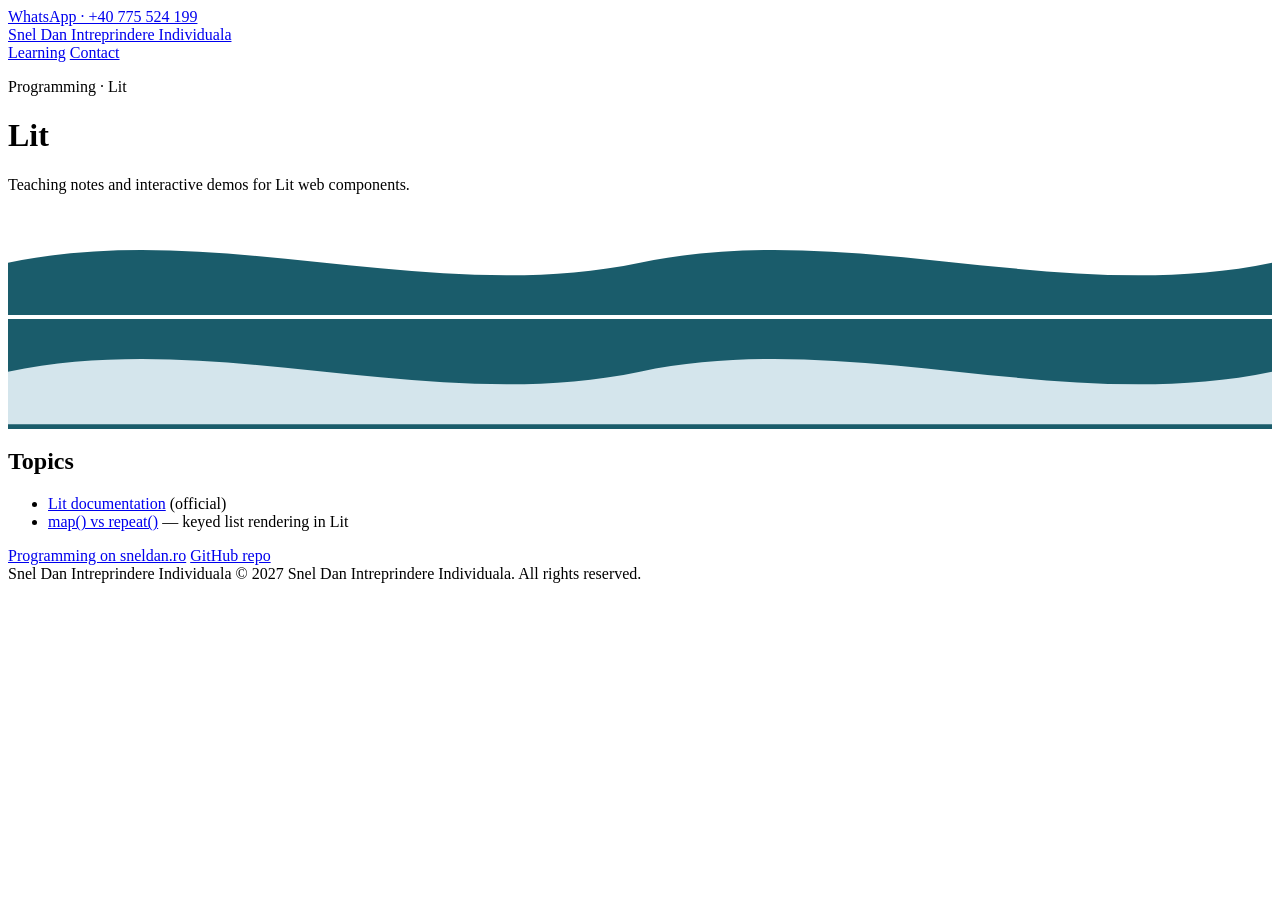
==== docs/index.html @ 00fa5209 "aaa" ====
<!doctype html>
<html lang="en">
<head>
  <meta charset="utf-8">
  <meta name="viewport" content="width=device-width, initial-scale=1">
  <title>Lit | Learning with demos | Snel Dan Software</title>
  <meta name="description" content="Lit teaching notes and demos from Snel Dan Software.">
  <meta name="robots" content="index,follow">
  <link rel="canonical" href="https://sneldan.ro/learning/programming.html">
  <link rel="icon" href="https://sneldan.ro/favicon.ico" sizes="any">
  <meta name="theme-color" content="#1a5c6b">
  <link href="https://fonts.googleapis.com/css2?family=Fraunces:opsz,wght@9..144,500;9..144,700&amp;family=Sora:wght@400;500;600&amp;display=swap" rel="stylesheet">
  <link rel="stylesheet" href="https://sneldan.ro/assets/site-shared.css">
</head>
<body>
<div class="site-page">
  <div class="top-bar">
    <a href="https://wa.me/40775524199" target="_blank" rel="noopener noreferrer" aria-label="WhatsApp +40 775 524 199">
      <span>WhatsApp · +40 775 524 199</span>
    </a>
  </div>
  <div class="hero-band">
    <header class="site-header">
      <a class="brand" href="https://sneldan.ro/"><span>Snel Dan Intreprindere Individuala</span></a>
      <nav class="site-nav" id="site-nav">
        <a href="https://sneldan.ro/#learning" aria-current="page">Learning</a>
        <a href="https://sneldan.ro/#contact" class="contact">Contact</a>
      </nav>
    </header>
    <div class="hero-inner">
      <p class="eyebrow">Programming · Lit</p>
      <h1>Lit</h1>
      <p>Teaching notes and interactive demos for Lit web components.</p>
    </div>
    <div><svg class="wave" viewBox="0 0 1440 120" preserveAspectRatio="none" aria-hidden="true"><path d="M0,60 C240,10 480,110 720,60 C960,10 1200,110 1440,60 L1440,120 L0,120Z" fill="#1a5c6b"/></svg></div>
  </div>
  <div style="background:#1a5c6b"><svg class="wave" viewBox="0 0 1440 120" preserveAspectRatio="none" aria-hidden="true"><path d="M0,60 C240,10 480,110 720,60 C960,10 1200,110 1440,60 L1440,120 L0,120Z" fill="#d4e5ec"/></svg></div>
  <main>
    <h2>Topics</h2>
    <ul class="feature-list">
      <li><a href="https://lit.dev/docs/" target="_blank" rel="noopener noreferrer">Lit documentation</a> (official)</li>
      <li><a href="./repeat-vs-map.html">map() vs repeat()</a> — keyed list rendering in Lit</li>
    </ul>
    <div class="cta-row">
      <a class="btn btn-primary" href="https://sneldan.ro/learning/programming.html">Programming on sneldan.ro</a>
      <a class="btn btn-ghost" href="https://github.com/schnellsoft/lit">GitHub repo</a>
    </div>
  </main>
  <footer class="site-footer">
    <div class="footer-bottom" style="border:0;margin:0;padding:0">
      <span>Snel Dan Intreprindere Individuala</span>
      <span>© 2027 Snel Dan Intreprindere Individuala. All rights reserved.</span>
    </div>
  </footer>
  <script src="https://sneldan.ro/assets/nav.js"></script>
</div>
</body>
</html>
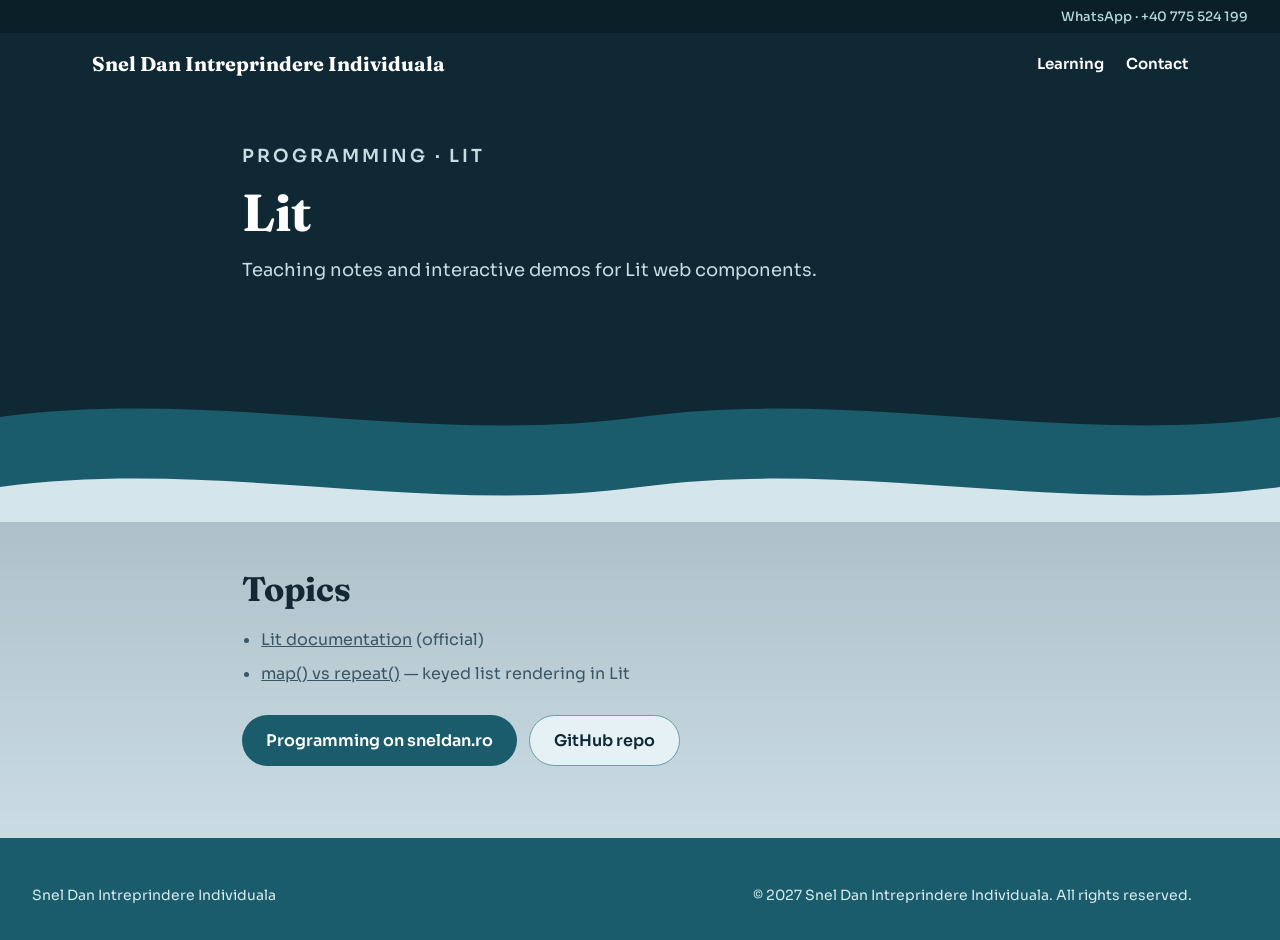
==== commit a5e4b132: "aaa" ====
--- a/docs/index.html
+++ b/docs/index.html
@@ -1,58 +1,117 @@
 <!doctype html>
 <html lang="en">
-<head>
-  <meta charset="utf-8">
-  <meta name="viewport" content="width=device-width, initial-scale=1">
-  <title>Lit | Learning with demos | Snel Dan Software</title>
-  <meta name="description" content="Lit teaching notes and demos from Snel Dan Software.">
-  <meta name="robots" content="index,follow">
-  <link rel="canonical" href="https://sneldan.ro/learning/programming.html">
-  <link rel="icon" href="https://sneldan.ro/favicon.ico" sizes="any">
-  <meta name="theme-color" content="#1a5c6b">
-  <link href="https://fonts.googleapis.com/css2?family=Fraunces:opsz,wght@9..144,500;9..144,700&amp;family=Sora:wght@400;500;600&amp;display=swap" rel="stylesheet">
-  <link rel="stylesheet" href="https://sneldan.ro/assets/site-shared.css">
-</head>
-<body>
-<div class="site-page">
-  <div class="top-bar">
-    <a href="https://wa.me/40775524199" target="_blank" rel="noopener noreferrer" aria-label="WhatsApp +40 775 524 199">
-      <span>WhatsApp · +40 775 524 199</span>
-    </a>
-  </div>
-  <div class="hero-band">
-    <header class="site-header">
-      <a class="brand" href="https://sneldan.ro/"><span>Snel Dan Intreprindere Individuala</span></a>
-      <nav class="site-nav" id="site-nav">
-        <a href="https://sneldan.ro/#learning" aria-current="page">Learning</a>
-        <a href="https://sneldan.ro/#contact" class="contact">Contact</a>
-      </nav>
-    </header>
-    <div class="hero-inner">
-      <p class="eyebrow">Programming · Lit</p>
-      <h1>Lit</h1>
-      <p>Teaching notes and interactive demos for Lit web components.</p>
+  <head>
+    <meta charset="utf-8" />
+    <meta name="viewport" content="width=device-width, initial-scale=1" />
+    <title>Lit | Learning with demos | Snel Dan Software</title>
+    <meta
+      name="description"
+      content="Lit teaching notes and demos from Snel Dan Software."
+    />
+    <meta name="robots" content="index,follow" />
+    <link rel="canonical" href="https://sneldan.ro/learning/programming.html" />
+    <link rel="icon" href="https://sneldan.ro/favicon.ico" sizes="any" />
+    <meta name="theme-color" content="#1a5c6b" />
+    <link
+      href="https://fonts.googleapis.com/css2?family=Fraunces:opsz,wght@9..144,500;9..144,700&amp;family=Sora:wght@400;500;600&amp;display=swap"
+      rel="stylesheet"
+    />
+    <link rel="stylesheet" href="./assets/site-shared.css" />
+  </head>
+  <body>
+    <div class="site-page">
+      <div class="top-bar">
+        <a
+          href="https://wa.me/40775524199"
+          target="_blank"
+          rel="noopener noreferrer"
+          aria-label="WhatsApp +40 775 524 199"
+        >
+          <span>WhatsApp · +40 775 524 199</span>
+        </a>
+      </div>
+      <div class="hero-band">
+        <header class="site-header">
+          <a class="brand" href="https://sneldan.ro/"
+            ><span>Snel Dan Intreprindere Individuala</span></a
+          >
+          <nav class="site-nav" id="site-nav">
+            <a href="https://sneldan.ro/#learning" aria-current="page"
+              >Learning</a
+            >
+            <a href="https://sneldan.ro/#contact" class="contact">Contact</a>
+          </nav>
+        </header>
+        <div class="hero-inner">
+          <p class="eyebrow">Programming · Lit</p>
+          <h1>Lit</h1>
+          <p>Teaching notes and interactive demos for Lit web components.</p>
+        </div>
+        <div>
+          <svg
+            class="wave"
+            viewBox="0 0 1440 120"
+            preserveAspectRatio="none"
+            aria-hidden="true"
+          >
+            <path
+              d="M0,60 C240,10 480,110 720,60 C960,10 1200,110 1440,60 L1440,120 L0,120Z"
+              fill="#1a5c6b"
+            />
+          </svg>
+        </div>
+      </div>
+      <div style="background: #1a5c6b">
+        <svg
+          class="wave"
+          viewBox="0 0 1440 120"
+          preserveAspectRatio="none"
+          aria-hidden="true"
+        >
+          <path
+            d="M0,60 C240,10 480,110 720,60 C960,10 1200,110 1440,60 L1440,120 L0,120Z"
+            fill="#d4e5ec"
+          />
+        </svg>
+      </div>
+      <main>
+        <h2>Topics</h2>
+        <ul class="feature-list">
+          <li>
+            <a
+              href="https://lit.dev/docs/"
+              target="_blank"
+              rel="noopener noreferrer"
+              >Lit documentation</a
+            >
+            (official)
+          </li>
+          <li>
+            <a href="./repeat-vs-map.html">map() vs repeat()</a> — keyed list
+            rendering in Lit
+          </li>
+        </ul>
+        <div class="cta-row">
+          <a
+            class="btn btn-primary"
+            href="https://sneldan.ro/learning/programming.html"
+            >Programming on sneldan.ro</a
+          >
+          <a class="btn btn-ghost" href="https://github.com/schnellsoft/lit"
+            >GitHub repo</a
+          >
+        </div>
+      </main>
+      <footer class="site-footer">
+        <div class="footer-bottom" style="border: 0; margin: 0; padding: 0">
+          <span>Snel Dan Intreprindere Individuala</span>
+          <span
+            >© 2027 Snel Dan Intreprindere Individuala. All rights
+            reserved.</span
+          >
+        </div>
+      </footer>
+      <script src="./assets/nav.js"></script>
     </div>
-    <div><svg class="wave" viewBox="0 0 1440 120" preserveAspectRatio="none" aria-hidden="true"><path d="M0,60 C240,10 480,110 720,60 C960,10 1200,110 1440,60 L1440,120 L0,120Z" fill="#1a5c6b"/></svg></div>
-  </div>
-  <div style="background:#1a5c6b"><svg class="wave" viewBox="0 0 1440 120" preserveAspectRatio="none" aria-hidden="true"><path d="M0,60 C240,10 480,110 720,60 C960,10 1200,110 1440,60 L1440,120 L0,120Z" fill="#d4e5ec"/></svg></div>
-  <main>
-    <h2>Topics</h2>
-    <ul class="feature-list">
-      <li><a href="https://lit.dev/docs/" target="_blank" rel="noopener noreferrer">Lit documentation</a> (official)</li>
-      <li><a href="./repeat-vs-map.html">map() vs repeat()</a> — keyed list rendering in Lit</li>
-    </ul>
-    <div class="cta-row">
-      <a class="btn btn-primary" href="https://sneldan.ro/learning/programming.html">Programming on sneldan.ro</a>
-      <a class="btn btn-ghost" href="https://github.com/schnellsoft/lit">GitHub repo</a>
-    </div>
-  </main>
-  <footer class="site-footer">
-    <div class="footer-bottom" style="border:0;margin:0;padding:0">
-      <span>Snel Dan Intreprindere Individuala</span>
-      <span>© 2027 Snel Dan Intreprindere Individuala. All rights reserved.</span>
-    </div>
-  </footer>
-  <script src="https://sneldan.ro/assets/nav.js"></script>
-</div>
-</body>
+  </body>
 </html>
--- a/docs/assets/site-shared.css
+++ b/docs/assets/site-shared.css
@@ -0,0 +1,352 @@
+/* Shared chrome for product / portfolio pages */
+*,
+*::before,
+*::after {
+  box-sizing: border-box
+}
+
+body {
+  margin: 0;
+  font-family: Sora, system-ui, sans-serif;
+  color: #142833;
+  background: #d4e5ec
+}
+
+a {
+  color: inherit
+}
+
+a:hover {
+  opacity: .85
+}
+
+html {
+  scroll-behavior: smooth
+}
+
+:focus-visible {
+  outline: 3px solid #7eb8c4;
+  outline-offset: 4px
+}
+
+.site-page {
+  --theme-color: #1a5c6b;
+  --deep-color: #0f2834;
+  --ink: #142833;
+  --mist: #d4e5ec;
+  --foam: #e6f1f5;
+  --card: #ebf4f7;
+  --card-edge: #a9c5d0;
+  min-height: 100vh;
+  display: flex;
+  flex-direction: column;
+  background:
+    linear-gradient(180deg, color-mix(in srgb, #0f2834 40%, transparent), color-mix(in srgb, #d4e5ec 80%, transparent)),
+    url("https://images.unsplash.com/photo-1741533748911-444e33e4b023?auto=format&fit=crop&w=1600&q=70") center 35% / cover fixed
+}
+
+.top-bar {
+  display: flex;
+  justify-content: flex-end;
+  align-items: center;
+  gap: 12px;
+  padding: 8px 32px;
+  background: #0a1f28;
+  font-size: 13px
+}
+
+.top-bar a {
+  display: inline-flex;
+  align-items: center;
+  gap: 8px;
+  color: #b7d7de;
+  text-decoration: none;
+  font-weight: 500
+}
+
+.site-header {
+  max-width: 1160px;
+  margin: 0 auto;
+  padding: 18px 32px;
+  display: flex;
+  align-items: center;
+  justify-content: space-between;
+  gap: 16px;
+  flex-wrap: wrap;
+  width: 100%
+}
+
+.brand {
+  display: flex;
+  align-items: center;
+  gap: 12px;
+  color: #fff;
+  text-decoration: none;
+  font-family: Fraunces, Georgia, serif;
+  font-weight: 700;
+  font-size: 20px
+}
+
+.site-nav {
+  display: flex;
+  gap: 22px;
+  flex-wrap: wrap;
+  font-size: 15px
+}
+
+.site-nav a {
+  color: #b7d7de;
+  text-decoration: none
+}
+
+.site-nav a[aria-current="page"],
+.site-nav a.contact {
+  color: #fff;
+  font-weight: 600
+}
+
+.site-menu-toggle {
+  display: none
+}
+
+.hero-band {
+  background: #0f2834;
+  color: #fff;
+  position: relative
+}
+
+.hero-inner {
+  max-width: 860px;
+  margin: 0 auto;
+  padding: 48px 32px 96px
+}
+
+.eyebrow {
+  font-size: 13px;
+  letter-spacing: .16em;
+  text-transform: uppercase;
+  color: #8fc4ce;
+  font-weight: 600
+}
+
+.hero-inner h1 {
+  margin: 12px 0 16px;
+  font-family: Fraunces, Georgia, serif;
+  font-size: clamp(32px, 5vw, 52px);
+  line-height: 1.08
+}
+
+.hero-inner p {
+  margin: 0;
+  font-size: 18px;
+  line-height: 1.65;
+  color: #c5dde3;
+  max-width: 640px
+}
+
+.wave {
+  display: block;
+  width: 100%;
+  height: 70px
+}
+
+main {
+  flex: 1;
+  max-width: 860px;
+  margin: 0 auto;
+  padding: 48px 32px 72px;
+  width: 100%
+}
+
+main h2 {
+  margin: 0 0 14px;
+  font-family: Fraunces, Georgia, serif;
+  font-size: clamp(24px, 3vw, 34px);
+  line-height: 1.15
+}
+
+main p,
+main li {
+  line-height: 1.65;
+  color: #3a5563
+}
+
+.feature-list {
+  margin: 18px 0 0;
+  padding-left: 1.2em
+}
+
+.feature-list li {
+  margin: 0 0 8px
+}
+
+.cta-row {
+  display: flex;
+  flex-wrap: wrap;
+  gap: 12px;
+  margin-top: 28px
+}
+
+.btn {
+  display: inline-flex;
+  align-items: center;
+  justify-content: center;
+  padding: 14px 24px;
+  border-radius: 999px;
+  font-weight: 600;
+  text-decoration: none
+}
+
+.btn-primary {
+  background: #1a5c6b;
+  color: #fff
+}
+
+.btn-ghost {
+  border: 1.5px solid #6a9eab;
+  color: #0f2834;
+  background: #e6f1f5
+}
+
+.site-footer {
+  background: #1a5c6b;
+  color: #d7ecef;
+  padding: 48px 32px 36px;
+  margin-top: auto
+}
+
+.footer-grid {
+  max-width: 1160px;
+  margin: 0 auto;
+  display: grid;
+  grid-template-columns: repeat(auto-fit, minmax(220px, 1fr));
+  gap: 28px
+}
+
+.footer-grid h3 {
+  margin: 0 0 12px;
+  font-family: Fraunces, Georgia, serif;
+  font-size: 18px;
+  color: #fff
+}
+
+.footer-grid a {
+  color: #d7ecef;
+  text-decoration: none
+}
+
+.footer-contacts {
+  list-style: none;
+  margin: 0;
+  padding: 0;
+  display: flex;
+  flex-direction: column;
+  gap: 10px
+}
+
+.footer-contacts li {
+  display: flex;
+  align-items: flex-start;
+  gap: 10px
+}
+
+.social-row {
+  display: flex;
+  flex-wrap: wrap;
+  gap: 10px
+}
+
+.social-link {
+  width: 42px;
+  height: 42px;
+  border-radius: 12px;
+  border: 1px solid #6a9eab;
+  display: inline-flex;
+  align-items: center;
+  justify-content: center;
+  color: #fff;
+  background: color-mix(in srgb, #0f2834 35%, transparent)
+}
+
+.footer-bottom {
+  max-width: 1160px;
+  margin: 28px auto 0;
+  padding-top: 18px;
+  border-top: 1px solid #6a9eab;
+  display: flex;
+  flex-wrap: wrap;
+  gap: 12px;
+  justify-content: space-between;
+  font-size: 14px
+}
+
+.ro-flag {
+  width: 22px;
+  height: 15px;
+  border-radius: 2px;
+  flex: none;
+  box-shadow: 0 0 0 1px rgb(0 0 0 / 12%)
+}
+
+@media (max-width: 700px) {
+  .top-bar,
+  .site-header,
+  .hero-inner,
+  main,
+  .site-footer {
+    padding-left: 20px;
+    padding-right: 20px
+  }
+
+  .site-menu {
+    margin-left: auto;
+    position: relative
+  }
+
+  .site-menu-toggle {
+    display: flex;
+    width: 46px;
+    height: 46px;
+    align-items: center;
+    justify-content: center;
+    border: 1px solid #6a9eab;
+    border-radius: 12px;
+    background: transparent;
+    color: #fff;
+    cursor: pointer
+  }
+
+  .site-nav {
+    display: none;
+    position: absolute;
+    top: calc(100% + 12px);
+    right: 0;
+    width: min(18rem, calc(100vw - 40px));
+    padding: 14px;
+    flex-direction: column;
+    gap: 0;
+    border: 1px solid #2f6674;
+    border-radius: 14px;
+    background: #0f2834;
+    z-index: 5
+  }
+
+  .site-menu-toggle[aria-expanded="true"] + .site-nav {
+    display: flex
+  }
+
+  .site-nav a {
+    padding: 13px 10px;
+    border-radius: 8px
+  }
+
+  .site-page {
+    background-attachment: scroll
+  }
+}
+
+@media (prefers-reduced-motion: reduce) {
+  html {
+    scroll-behavior: auto
+  }
+}
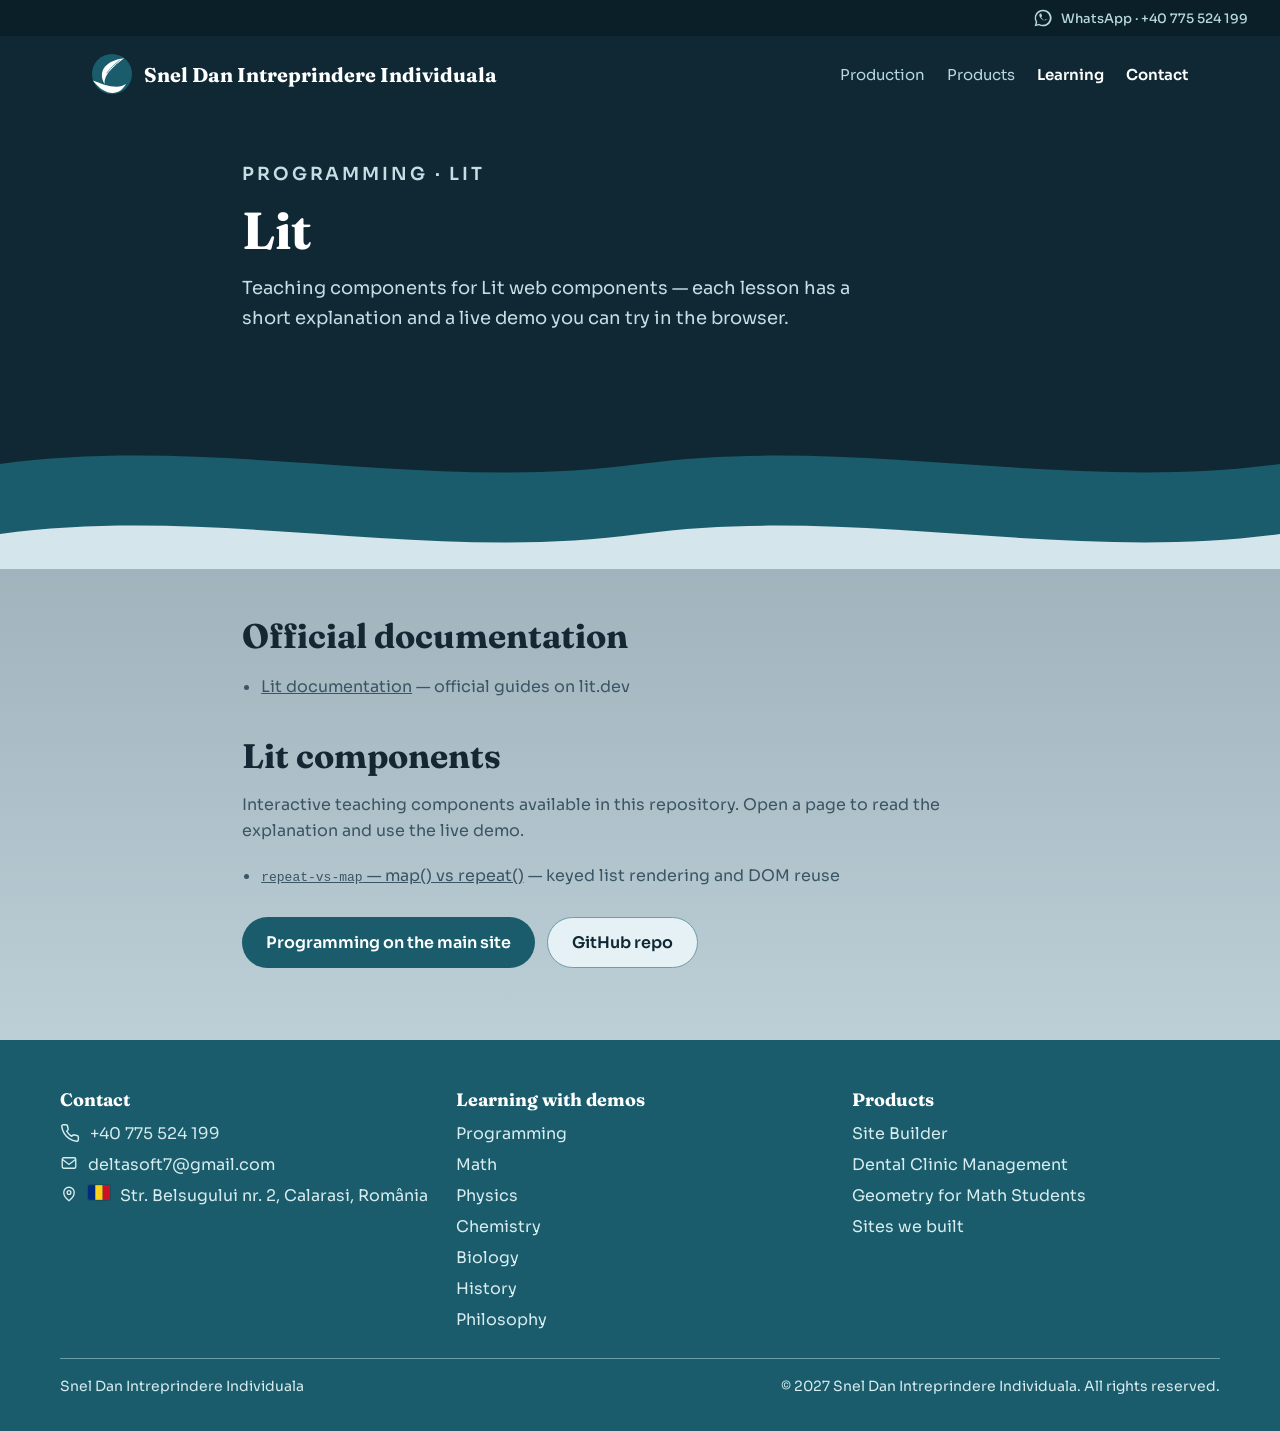
==== commit fa14dcb9: "aaa" ====
--- a/docs/index.html
+++ b/docs/index.html
@@ -6,11 +6,32 @@
     <title>Lit | Learning with demos | Snel Dan Software</title>
     <meta
       name="description"
-      content="Lit teaching notes and demos from Snel Dan Software."
+      content="Lit teaching components and interactive demos from Snel Dan Software."
     />
     <meta name="robots" content="index,follow" />
-    <link rel="canonical" href="https://sneldan.ro/learning/programming.html" />
-    <link rel="icon" href="https://sneldan.ro/favicon.ico" sizes="any" />
+    <meta name="author" content="Snel Dan Intreprindere Individuala" />
+    <link rel="canonical" href="https://schnellsoft.github.io/lit/" />
+    <meta property="og:type" content="website" />
+    <meta property="og:title" content="Lit | Learning with demos" />
+    <meta
+      property="og:description"
+      content="Lit teaching components and interactive demos from Snel Dan Software."
+    />
+    <meta property="og:url" content="https://schnellsoft.github.io/lit/" />
+    <meta property="og:locale" content="en_US" />
+    <meta
+      property="og:site_name"
+      content="Snel Dan Intreprindere Individuala"
+    />
+    <meta
+      property="og:image"
+      content="https://schnellsoft.github.io/icons/android-chrome-512x512.png"
+    />
+    <link
+      rel="icon"
+      href="https://schnellsoft.github.io/favicon.ico"
+      sizes="any"
+    />
     <meta name="theme-color" content="#1a5c6b" />
     <link
       href="https://fonts.googleapis.com/css2?family=Fraunces:opsz,wght@9..144,500;9..144,700&amp;family=Sora:wght@400;500;600&amp;display=swap"
@@ -27,25 +48,95 @@
           rel="noopener noreferrer"
           aria-label="WhatsApp +40 775 524 199"
         >
+          <svg
+            viewBox="0 0 24 24"
+            width="20"
+            height="20"
+            aria-hidden="true"
+            fill="currentColor"
+          >
+            <path
+              d="M17.5 14.4c-.3-.1-1.6-.8-1.9-.9s-.4-.1-.6.1-.7.9-.8 1-.3.2-.6.1a7.4 7.4 0 0 1-2.2-1.4 8.2 8.2 0 0 1-1.5-1.9c-.2-.3 0-.4.1-.6l.5-.6c.1-.2.2-.3.3-.5s0-.4 0-.5-.6-1.5-.8-2-.2-.5-.5-.5h-.5c-.2 0-.5.1-.7.3a2.4 2.4 0 0 0-.8 1.8 4.2 4.2 0 0 0 .9 2.2 9.6 9.6 0 0 0 3.7 3.5 12 12 0 0 0 1.3.5h.4c.4 0 .7 0 1-.2a4.6 4.6 0 0 0 1.1-.7 2 2 0 0 0 .4-1.2c0-.1 0-.2-.2-.3z"
+            />
+            <path
+              d="M12 2a10 10 0 0 0-8.7 14.9L2 22l5.2-1.4A10 10 0 1 0 12 2zm0 18.2a8.2 8.2 0 0 1-4.2-1.1l-.3-.2-3.1.8.8-3-.2-.3A8.2 8.2 0 1 1 12 20.2z"
+            />
+          </svg>
           <span>WhatsApp · +40 775 524 199</span>
         </a>
       </div>
       <div class="hero-band">
         <header class="site-header">
-          <a class="brand" href="https://sneldan.ro/"
+          <a class="brand" href="https://schnellsoft.github.io/"
+            ><svg
+              viewBox="8.9 10.3 30.8 30.8"
+              width="40"
+              height="40"
+              aria-hidden="true"
+            >
+              <circle cx="24.3" cy="25.7" r="15.4" fill="#1a5c6b" />
+              <path
+                d="M0,0 C-0.4186,-.25 -0.2963,-.7 0.1497,-1 C0.0146,-.7 -0.186,-.25 0,0Z"
+                transform="translate(18.7085 33.5034) rotate(28.2518) scale(24.6479)"
+                fill="#fff"
+              />
+              <path
+                d="M0,0 C-0.4186,-.25 -0.2963,-.7 0.1497,-1 C0.0146,-.7 -0.186,-.25 0,0Z"
+                transform="translate(35.1457 33.2086) rotate(-92.8061) scale(25.4331)"
+                fill="#fff"
+              />
+              <path
+                d="M30.0178,15.2683 C29.7287,15.5036 28.8621,16.1959 28.2834,16.68 C27.7046,17.1641 27.118,17.6627 26.5452,18.1728 C25.9723,18.6829 25.3989,19.2063 24.8463,19.7406 C24.2937,20.2748 23.7477,20.8213 23.2298,21.3781 C22.7118,21.9348 22.2075,22.5029 21.7386,23.0809 C21.2696,23.6589 20.6366,24.5518 20.4163,24.846"
+                fill="none"
+                stroke="#1a5c6b"
+                stroke-width=".5"
+                stroke-linecap="round"
+              /></svg
             ><span>Snel Dan Intreprindere Individuala</span></a
           >
-          <nav class="site-nav" id="site-nav">
-            <a href="https://sneldan.ro/#learning" aria-current="page"
-              >Learning</a
+          <div class="site-menu">
+            <button
+              class="site-menu-toggle"
+              type="button"
+              aria-label="Open navigation menu"
+              aria-expanded="false"
+              aria-controls="site-nav"
             >
-            <a href="https://sneldan.ro/#contact" class="contact">Contact</a>
-          </nav>
+              <svg
+                viewBox="0 0 24 24"
+                width="24"
+                height="24"
+                aria-hidden="true"
+                fill="none"
+                stroke="currentColor"
+                stroke-width="2"
+                stroke-linecap="round"
+              >
+                <path d="M4 6h16M4 12h16M4 18h16" />
+              </svg>
+            </button>
+            <nav class="site-nav" id="site-nav">
+              <a href="https://schnellsoft.github.io/#production">Production</a>
+              <a href="https://schnellsoft.github.io/#products">Products</a>
+              <a
+                href="https://schnellsoft.github.io/#learning"
+                aria-current="page"
+                >Learning</a
+              >
+              <a href="https://schnellsoft.github.io/#contact" class="contact"
+                >Contact</a
+              >
+            </nav>
+          </div>
         </header>
+
         <div class="hero-inner">
           <p class="eyebrow">Programming · Lit</p>
           <h1>Lit</h1>
-          <p>Teaching notes and interactive demos for Lit web components.</p>
+          <p>
+            Teaching components for Lit web components — each lesson has a short
+            explanation and a live demo you can try in the browser.
+          </p>
         </div>
         <div>
           <svg
@@ -74,8 +165,9 @@
           />
         </svg>
       </div>
+
       <main>
-        <h2>Topics</h2>
+        <h2>Official documentation</h2>
         <ul class="feature-list">
           <li>
             <a
@@ -84,26 +176,172 @@
               rel="noopener noreferrer"
               >Lit documentation</a
             >
-            (official)
-          </li>
-          <li>
-            <a href="./repeat-vs-map.html">map() vs repeat()</a> — keyed list
-            rendering in Lit
+            — official guides on lit.dev
           </li>
         </ul>
+
+        <h2 style="margin-top: 36px">Lit components</h2>
+        <p>
+          Interactive teaching components available in this repository. Open a
+          page to read the explanation and use the live demo.
+        </p>
+        <ul class="feature-list">
+          <li>
+            <a href="./repeat-vs-map.html"
+              ><code>repeat-vs-map</code> — map() vs repeat()</a
+            >
+            — keyed list rendering and DOM reuse
+          </li>
+        </ul>
+
         <div class="cta-row">
           <a
             class="btn btn-primary"
-            href="https://sneldan.ro/learning/programming.html"
-            >Programming on sneldan.ro</a
-          >
-          <a class="btn btn-ghost" href="https://github.com/schnellsoft/lit"
+            href="https://schnellsoft.github.io/learning/programming.html"
+            >Programming on the main site</a
+          >
+          <a
+            class="btn btn-ghost"
+            href="https://github.com/schnellsoft/lit"
+            target="_blank"
+            rel="noopener noreferrer"
             >GitHub repo</a
           >
         </div>
       </main>
+
       <footer class="site-footer">
-        <div class="footer-bottom" style="border: 0; margin: 0; padding: 0">
+        <div class="footer-grid">
+          <div>
+            <h3>Contact</h3>
+            <ul class="footer-contacts">
+              <li>
+                <svg
+                  viewBox="0 0 24 24"
+                  width="20"
+                  height="20"
+                  aria-hidden="true"
+                  fill="none"
+                  stroke="currentColor"
+                  stroke-width="1.8"
+                  stroke-linecap="round"
+                  stroke-linejoin="round"
+                >
+                  <path
+                    d="M22 16.9v3a2 2 0 0 1-2.2 2 19.8 19.8 0 0 1-8.6-3.1 19.5 19.5 0 0 1-6-6 19.8 19.8 0 0 1-3.1-8.7A2 2 0 0 1 4.1 2h3a2 2 0 0 1 2 1.7c.1 1 .3 2 .6 2.9a2 2 0 0 1-.5 2.1L8.1 9.9a16 16 0 0 0 6 6l1.2-1.1a2 2 0 0 1 2.1-.4c.9.3 1.9.5 2.9.6a2 2 0 0 1 1.7 2z"
+                  /></svg
+                ><a href="tel:+40775524199">+40 775 524 199</a>
+              </li>
+              <li>
+                <svg
+                  viewBox="0 0 24 24"
+                  width="18"
+                  height="18"
+                  aria-hidden="true"
+                  fill="none"
+                  stroke="currentColor"
+                  stroke-width="1.8"
+                >
+                  <rect x="3" y="5" width="18" height="14" rx="2" />
+                  <path d="m3 7 9 7 9-7" /></svg
+                ><a href="mailto:deltasoft7@gmail.com">deltasoft7@gmail.com</a>
+              </li>
+              <li>
+                <svg
+                  viewBox="0 0 24 24"
+                  width="18"
+                  height="18"
+                  aria-hidden="true"
+                  fill="none"
+                  stroke="currentColor"
+                  stroke-width="1.8"
+                >
+                  <path d="M12 21s7-5.3 7-11a7 7 0 1 0-14 0c0 5.7 7 11 7 11z" />
+                  <circle cx="12" cy="10" r="2.5" /></svg
+                ><svg
+                  class="ro-flag"
+                  viewBox="0 0 27 18"
+                  width="22"
+                  height="15"
+                  aria-label="Romania"
+                  role="img"
+                >
+                  <rect width="9" height="18" fill="#002B7F" />
+                  <rect x="9" width="9" height="18" fill="#FCD116" />
+                  <rect x="18" width="9" height="18" fill="#CE1126" /></svg
+                ><span>Str. Belsugului nr. 2, Calarasi, România</span>
+              </li>
+            </ul>
+          </div>
+          <div>
+            <h3>Learning with demos</h3>
+            <ul class="footer-contacts">
+              <li>
+                <a
+                  href="https://schnellsoft.github.io/learning/programming.html"
+                  >Programming</a
+                >
+              </li>
+              <li>
+                <a href="https://schnellsoft.github.io/learning/math.html"
+                  >Math</a
+                >
+              </li>
+              <li>
+                <a href="https://schnellsoft.github.io/learning/physics.html"
+                  >Physics</a
+                >
+              </li>
+              <li>
+                <a href="https://schnellsoft.github.io/learning/chemistry.html"
+                  >Chemistry</a
+                >
+              </li>
+              <li>
+                <a href="https://schnellsoft.github.io/learning/biology.html"
+                  >Biology</a
+                >
+              </li>
+              <li>
+                <a href="https://schnellsoft.github.io/learning/history.html"
+                  >History</a
+                >
+              </li>
+              <li>
+                <a href="https://schnellsoft.github.io/learning/philosophy.html"
+                  >Philosophy</a
+                >
+              </li>
+            </ul>
+          </div>
+          <div>
+            <h3>Products</h3>
+            <ul class="footer-contacts">
+              <li>
+                <a
+                  href="https://schnellsoft.github.io/products/site-builder.html"
+                  >Site Builder</a
+                >
+              </li>
+              <li>
+                <a href="https://schnellsoft.github.io/products/dcms.html"
+                  >Dental Clinic Management</a
+                >
+              </li>
+              <li>
+                <a href="https://schnellsoft.github.io/products/geometry.html"
+                  >Geometry for Math Students</a
+                >
+              </li>
+              <li>
+                <a href="https://schnellsoft.github.io/products/portfolio.html"
+                  >Sites we built</a
+                >
+              </li>
+            </ul>
+          </div>
+        </div>
+        <div class="footer-bottom">
           <span>Snel Dan Intreprindere Individuala</span>
           <span
             >© 2027 Snel Dan Intreprindere Individuala. All rights
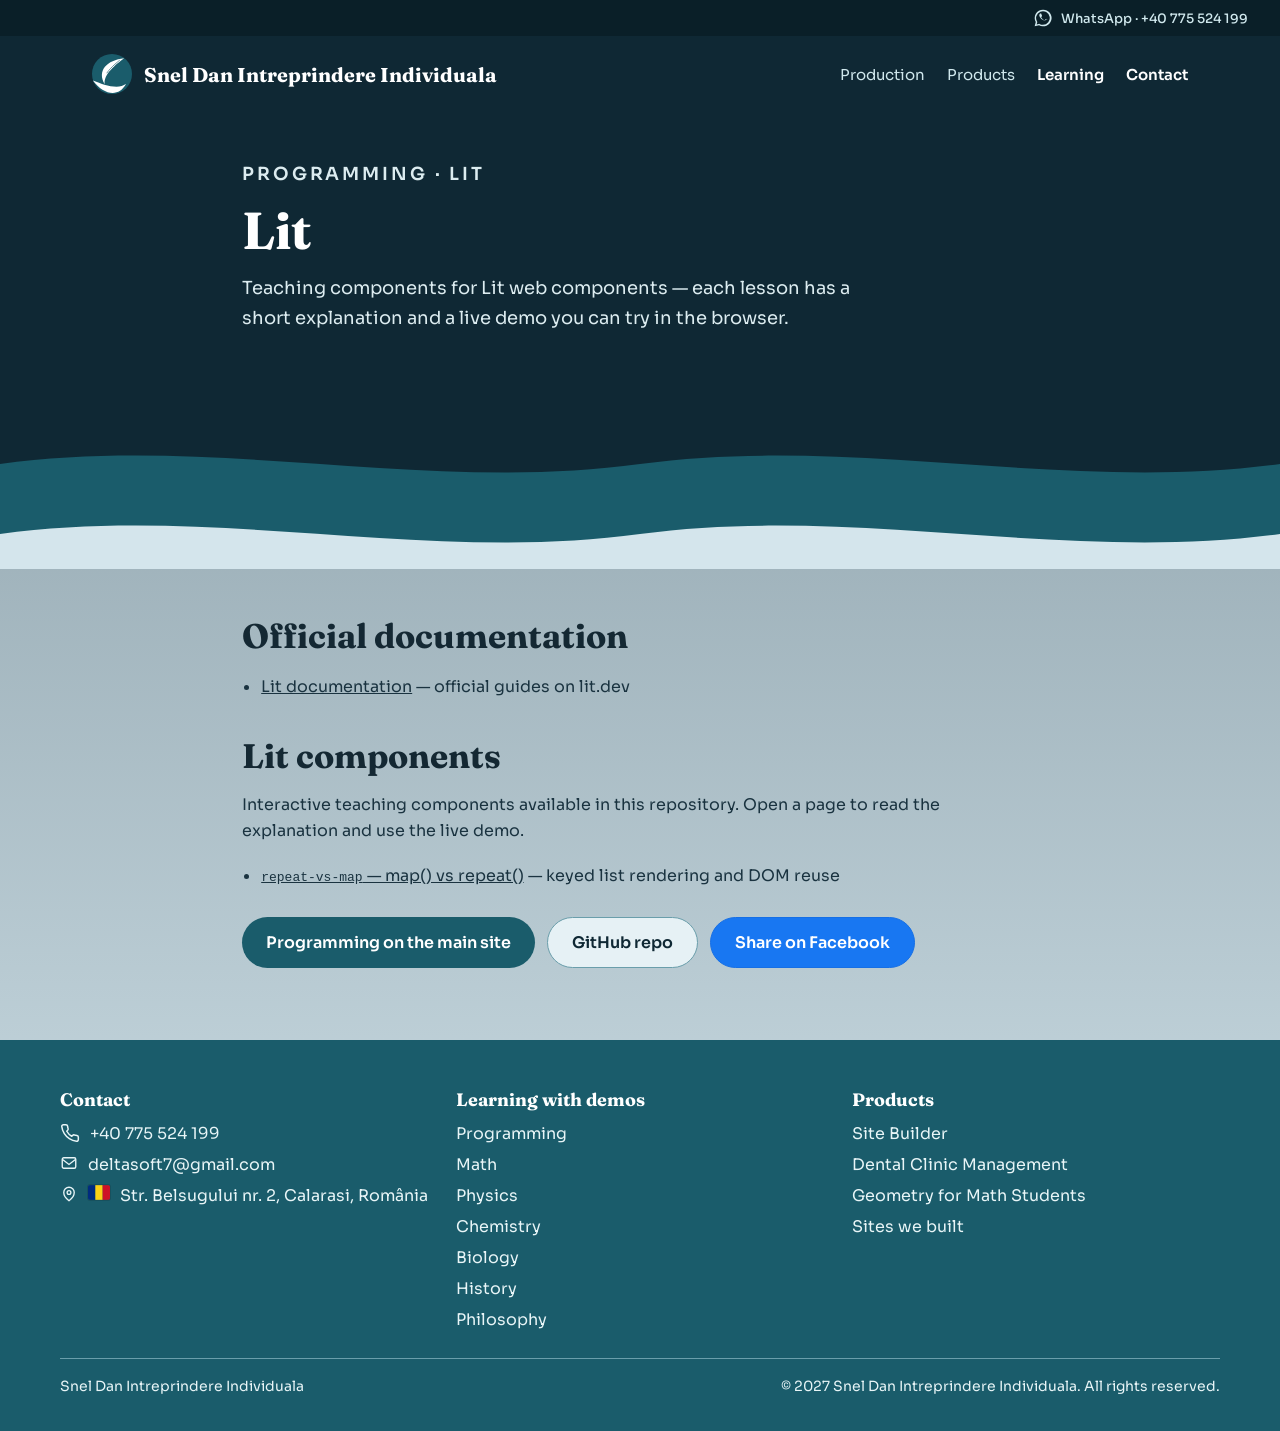
==== commit 34baa1ae: "aaa" ====
--- a/docs/index.html
+++ b/docs/index.html
@@ -25,6 +25,27 @@
     />
     <meta
       property="og:image"
+      content="https://schnellsoft.github.io/icons/android-chrome-512x512.png"
+    />
+    <meta
+      property="og:image:secure_url"
+      content="https://schnellsoft.github.io/icons/android-chrome-512x512.png"
+    />
+    <meta property="og:image:type" content="image/png" />
+    <meta property="og:image:width" content="512" />
+    <meta property="og:image:height" content="512" />
+    <meta
+      property="og:image:alt"
+      content="Snel Dan Software — Lit learning demos"
+    />
+    <meta name="twitter:card" content="summary_large_image" />
+    <meta name="twitter:title" content="Lit | Learning with demos" />
+    <meta
+      name="twitter:description"
+      content="Lit teaching components and interactive demos from Snel Dan Software."
+    />
+    <meta
+      name="twitter:image"
       content="https://schnellsoft.github.io/icons/android-chrome-512x512.png"
     />
     <link
@@ -207,6 +228,13 @@
             rel="noopener noreferrer"
             >GitHub repo</a
           >
+          <a
+            class="btn btn-facebook"
+            href="https://www.facebook.com/sharer/sharer.php?u=https%3A%2F%2Fschnellsoft.github.io%2Flit%2F"
+            target="_blank"
+            rel="noopener noreferrer"
+            >Share on Facebook</a
+          >
         </div>
       </main>
 
--- a/docs/assets/site-shared.css
+++ b/docs/assets/site-shared.css
@@ -59,7 +59,7 @@
   display: inline-flex;
   align-items: center;
   gap: 8px;
-  color: #b7d7de;
+  color: #d0e8ed;
   text-decoration: none;
   font-weight: 500
 }
@@ -95,7 +95,7 @@
 }
 
 .site-nav a {
-  color: #b7d7de;
+  color: #d0e8ed;
   text-decoration: none
 }
 
@@ -125,7 +125,7 @@
   font-size: 13px;
   letter-spacing: .16em;
   text-transform: uppercase;
-  color: #8fc4ce;
+  color: #b7dfe7;
   font-weight: 600
 }
 
@@ -140,7 +140,7 @@
   margin: 0;
   font-size: 18px;
   line-height: 1.65;
-  color: #c5dde3;
+  color: #dcecf0;
   max-width: 640px
 }
 
@@ -168,7 +168,7 @@
 main p,
 main li {
   line-height: 1.65;
-  color: #3a5563
+  color: #1a3340
 }
 
 .feature-list {
@@ -208,9 +208,20 @@
   background: #e6f1f5
 }
 
+.btn-facebook {
+  background: #1877f2;
+  color: #fff;
+  border: 1.5px solid #166fe5
+}
+
+.btn-facebook:hover {
+  opacity: 1;
+  background: #166fe5
+}
+
 .site-footer {
   background: #1a5c6b;
-  color: #d7ecef;
+  color: #e8f5f7;
   padding: 48px 32px 36px;
   margin-top: auto
 }
@@ -231,7 +242,7 @@
 }
 
 .footer-grid a {
-  color: #d7ecef;
+  color: #e8f5f7;
   text-decoration: none
 }
 
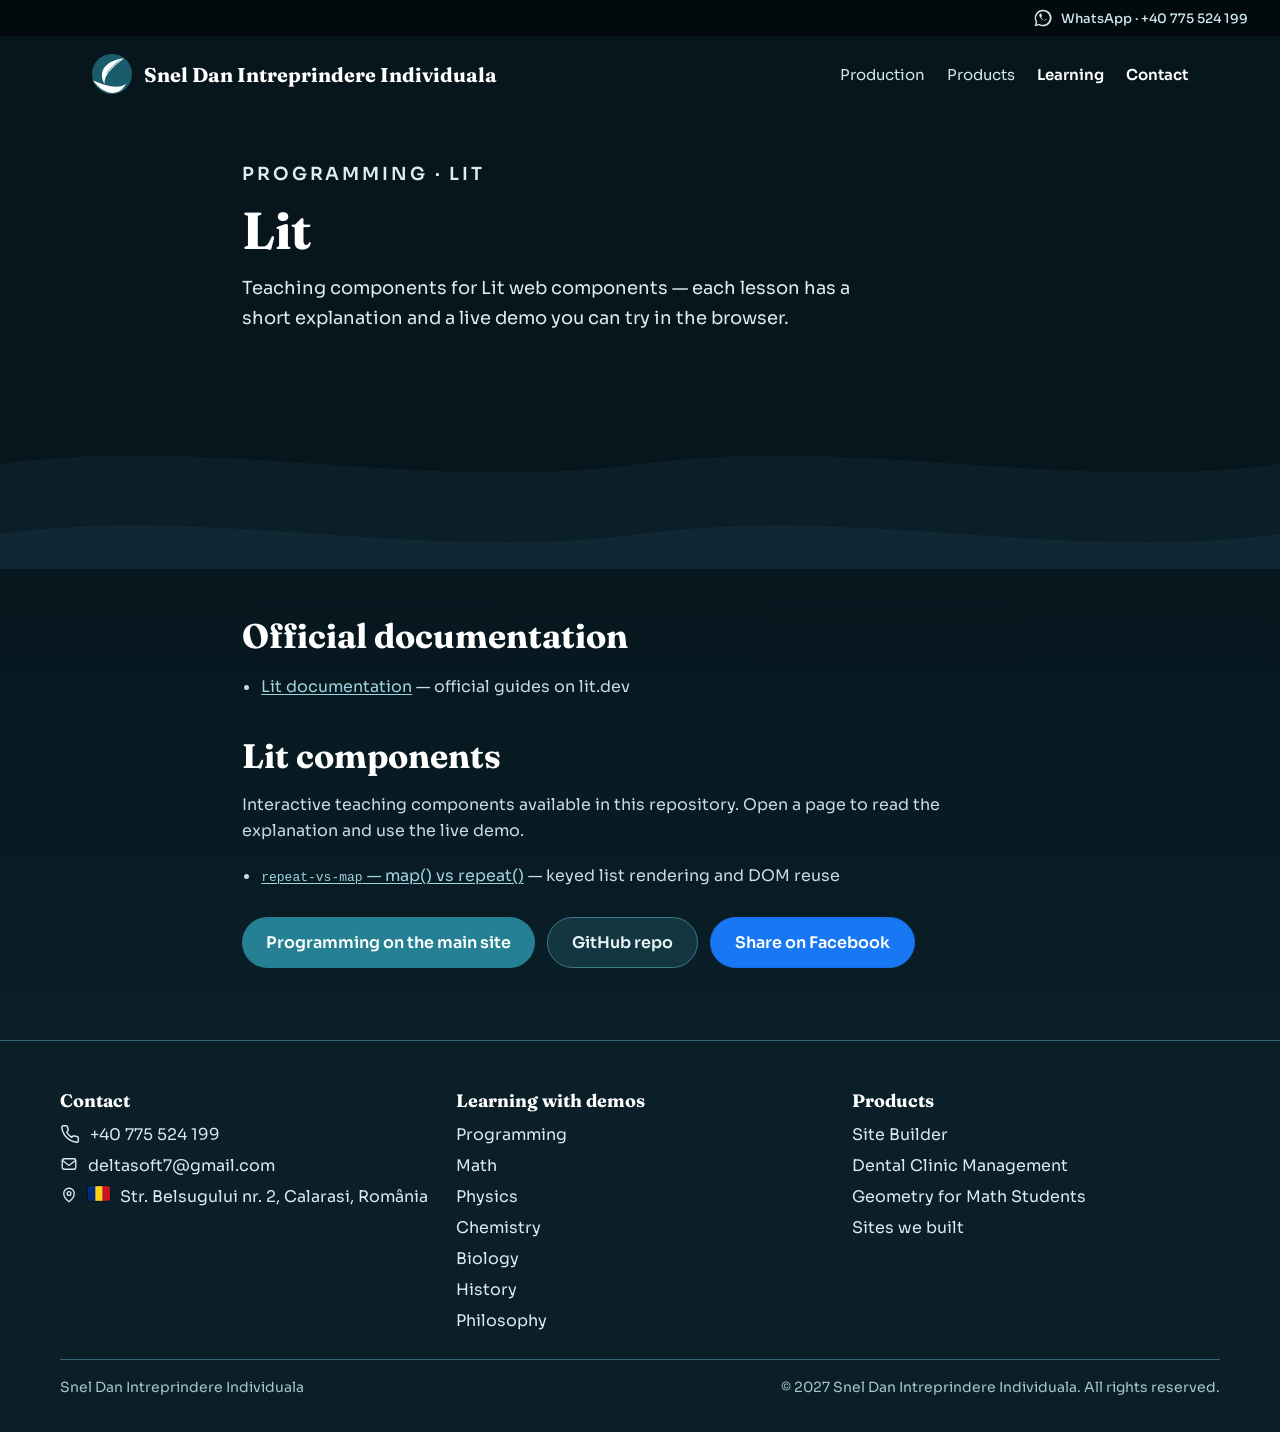
==== commit d9293354: "aaa" ====
--- a/docs/index.html
+++ b/docs/index.html
@@ -53,7 +53,8 @@
       href="https://schnellsoft.github.io/favicon.ico"
       sizes="any"
     />
-    <meta name="theme-color" content="#1a5c6b" />
+    <meta name="color-scheme" content="dark" />
+    <meta name="theme-color" content="#07151c" />
     <link
       href="https://fonts.googleapis.com/css2?family=Fraunces:opsz,wght@9..144,500;9..144,700&amp;family=Sora:wght@400;500;600&amp;display=swap"
       rel="stylesheet"
@@ -168,12 +169,12 @@
           >
             <path
               d="M0,60 C240,10 480,110 720,60 C960,10 1200,110 1440,60 L1440,120 L0,120Z"
-              fill="#1a5c6b"
+              fill="#0a1f28"
             />
           </svg>
         </div>
       </div>
-      <div style="background: #1a5c6b">
+      <div style="background: #0a1f28">
         <svg
           class="wave"
           viewBox="0 0 1440 120"
@@ -182,7 +183,7 @@
         >
           <path
             d="M0,60 C240,10 480,110 720,60 C960,10 1200,110 1440,60 L1440,120 L0,120Z"
-            fill="#d4e5ec"
+            fill="#0f2834"
           />
         </svg>
       </div>
--- a/docs/assets/site-shared.css
+++ b/docs/assets/site-shared.css
@@ -1,15 +1,21 @@
-/* Shared chrome for product / portfolio pages */
+/* Shared chrome for Lit teaching pages — dark theme */
 *,
 *::before,
 *::after {
   box-sizing: border-box
 }
 
+html {
+  color-scheme: dark;
+  accent-color: #3d9aab;
+  scroll-behavior: smooth
+}
+
 body {
   margin: 0;
   font-family: Sora, system-ui, sans-serif;
-  color: #142833;
-  background: #d4e5ec
+  color: #e8f5f7;
+  background: #07151c
 }
 
 a {
@@ -18,10 +24,6 @@
 
 a:hover {
   opacity: .85
-}
-
-html {
-  scroll-behavior: smooth
 }
 
 :focus-visible {
@@ -31,17 +33,18 @@
 
 .site-page {
   --theme-color: #1a5c6b;
-  --deep-color: #0f2834;
-  --ink: #142833;
-  --mist: #d4e5ec;
-  --foam: #e6f1f5;
-  --card: #ebf4f7;
-  --card-edge: #a9c5d0;
+  --deep-color: #07151c;
+  --ink: #e8f5f7;
+  --mist: #0f2834;
+  --foam: #143641;
+  --card: #122a35;
+  --card-edge: #2f6674;
+  --muted: #b7d7de;
   min-height: 100vh;
   display: flex;
   flex-direction: column;
   background:
-    linear-gradient(180deg, color-mix(in srgb, #0f2834 40%, transparent), color-mix(in srgb, #d4e5ec 80%, transparent)),
+    linear-gradient(180deg, color-mix(in srgb, #020a0e 70%, transparent), color-mix(in srgb, #0f2834 88%, transparent)),
     url("https://images.unsplash.com/photo-1741533748911-444e33e4b023?auto=format&fit=crop&w=1600&q=70") center 35% / cover fixed
 }
 
@@ -51,7 +54,7 @@
   align-items: center;
   gap: 12px;
   padding: 8px 32px;
-  background: #0a1f28;
+  background: #020a0e;
   font-size: 13px
 }
 
@@ -110,7 +113,7 @@
 }
 
 .hero-band {
-  background: #0f2834;
+  background: #07151c;
   color: #fff;
   position: relative
 }
@@ -155,20 +158,28 @@
   max-width: 860px;
   margin: 0 auto;
   padding: 48px 32px 72px;
-  width: 100%
+  width: 100%;
+  color: #e8f5f7
 }
 
 main h2 {
   margin: 0 0 14px;
   font-family: Fraunces, Georgia, serif;
   font-size: clamp(24px, 3vw, 34px);
-  line-height: 1.15
+  line-height: 1.15;
+  color: #fff
 }
 
 main p,
 main li {
   line-height: 1.65;
-  color: #1a3340
+  color: #c5dde3
+}
+
+main a:not(.btn) {
+  color: #9fd4df;
+  text-decoration-thickness: 1px;
+  text-underline-offset: 2px
 }
 
 .feature-list {
@@ -198,14 +209,14 @@
 }
 
 .btn-primary {
-  background: #1a5c6b;
+  background: #248092;
   color: #fff
 }
 
 .btn-ghost {
-  border: 1.5px solid #6a9eab;
-  color: #0f2834;
-  background: #e6f1f5
+  border: 1.5px solid #3d7a88;
+  color: #e8f5f7;
+  background: #143641
 }
 
 .btn-facebook {
@@ -220,10 +231,11 @@
 }
 
 .site-footer {
-  background: #1a5c6b;
-  color: #e8f5f7;
+  background: #0a1f28;
+  color: #d7ecef;
   padding: 48px 32px 36px;
-  margin-top: auto
+  margin-top: auto;
+  border-top: 1px solid #2f6674
 }
 
 .footer-grid {
@@ -242,7 +254,7 @@
 }
 
 .footer-grid a {
-  color: #e8f5f7;
+  color: #d7ecef;
   text-decoration: none
 }
 
@@ -271,24 +283,25 @@
   width: 42px;
   height: 42px;
   border-radius: 12px;
-  border: 1px solid #6a9eab;
+  border: 1px solid #3d7a88;
   display: inline-flex;
   align-items: center;
   justify-content: center;
   color: #fff;
-  background: color-mix(in srgb, #0f2834 35%, transparent)
+  background: color-mix(in srgb, #07151c 55%, transparent)
 }
 
 .footer-bottom {
   max-width: 1160px;
   margin: 28px auto 0;
   padding-top: 18px;
-  border-top: 1px solid #6a9eab;
+  border-top: 1px solid #2f6674;
   display: flex;
   flex-wrap: wrap;
   gap: 12px;
   justify-content: space-between;
-  font-size: 14px
+  font-size: 14px;
+  color: #a9c5d0
 }
 
 .ro-flag {
@@ -296,7 +309,7 @@
   height: 15px;
   border-radius: 2px;
   flex: none;
-  box-shadow: 0 0 0 1px rgb(0 0 0 / 12%)
+  box-shadow: 0 0 0 1px rgb(0 0 0 / 35%)
 }
 
 @media (max-width: 700px) {
@@ -320,7 +333,7 @@
     height: 46px;
     align-items: center;
     justify-content: center;
-    border: 1px solid #6a9eab;
+    border: 1px solid #3d7a88;
     border-radius: 12px;
     background: transparent;
     color: #fff;
@@ -338,7 +351,7 @@
     gap: 0;
     border: 1px solid #2f6674;
     border-radius: 14px;
-    background: #0f2834;
+    background: #0a1f28;
     z-index: 5
   }
 
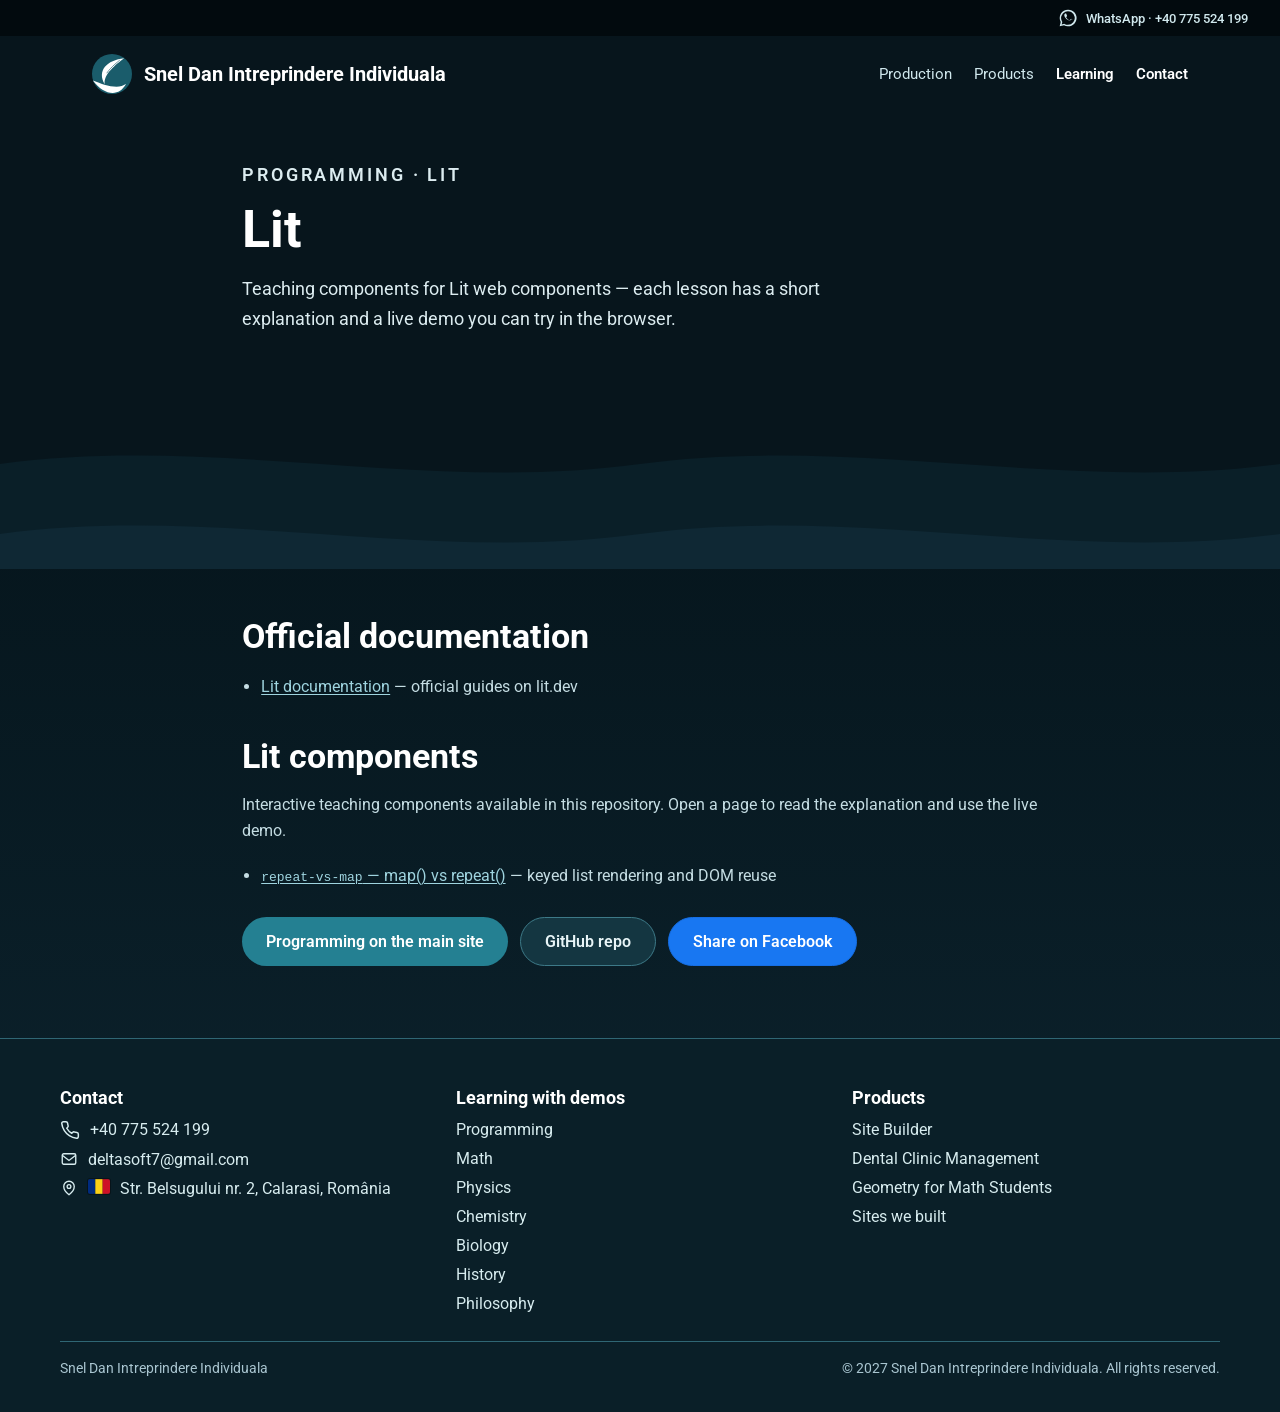
==== commit 07f8b5f2: "aaa" ====
--- a/docs/index.html
+++ b/docs/index.html
@@ -25,15 +25,15 @@
     />
     <meta
       property="og:image"
-      content="https://schnellsoft.github.io/icons/android-chrome-512x512.png"
+      content="https://sneldan.ro/promo/snel-dan-og-share.jpg"
     />
     <meta
       property="og:image:secure_url"
-      content="https://schnellsoft.github.io/icons/android-chrome-512x512.png"
-    />
-    <meta property="og:image:type" content="image/png" />
-    <meta property="og:image:width" content="512" />
-    <meta property="og:image:height" content="512" />
+      content="https://sneldan.ro/promo/snel-dan-og-share.jpg"
+    />
+    <meta property="og:image:type" content="image/jpeg" />
+    <meta property="og:image:width" content="1200" />
+    <meta property="og:image:height" content="630" />
     <meta
       property="og:image:alt"
       content="Snel Dan Software — Lit learning demos"
@@ -46,7 +46,7 @@
     />
     <meta
       name="twitter:image"
-      content="https://schnellsoft.github.io/icons/android-chrome-512x512.png"
+      content="https://sneldan.ro/promo/snel-dan-og-share.jpg"
     />
     <link
       rel="icon"
@@ -56,7 +56,7 @@
     <meta name="color-scheme" content="dark" />
     <meta name="theme-color" content="#07151c" />
     <link
-      href="https://fonts.googleapis.com/css2?family=Fraunces:opsz,wght@9..144,500;9..144,700&amp;family=Sora:wght@400;500;600&amp;display=swap"
+      href="https://fonts.googleapis.com/css2?family=Roboto:wght@400;500;700&amp;display=swap"
       rel="stylesheet"
     />
     <link rel="stylesheet" href="./assets/site-shared.css" />
--- a/docs/assets/site-shared.css
+++ b/docs/assets/site-shared.css
@@ -13,7 +13,7 @@
 
 body {
   margin: 0;
-  font-family: Sora, system-ui, sans-serif;
+  font-family: Roboto, system-ui, sans-serif;
   color: #e8f5f7;
   background: #07151c
 }
@@ -85,7 +85,7 @@
   gap: 12px;
   color: #fff;
   text-decoration: none;
-  font-family: Fraunces, Georgia, serif;
+  font-family: Roboto, system-ui, sans-serif;
   font-weight: 700;
   font-size: 20px
 }
@@ -134,9 +134,10 @@
 
 .hero-inner h1 {
   margin: 12px 0 16px;
-  font-family: Fraunces, Georgia, serif;
+  font-family: Roboto, system-ui, sans-serif;
   font-size: clamp(32px, 5vw, 52px);
-  line-height: 1.08
+  line-height: 1.08;
+  font-weight: 700
 }
 
 .hero-inner p {
@@ -164,9 +165,10 @@
 
 main h2 {
   margin: 0 0 14px;
-  font-family: Fraunces, Georgia, serif;
+  font-family: Roboto, system-ui, sans-serif;
   font-size: clamp(24px, 3vw, 34px);
   line-height: 1.15;
+  font-weight: 700;
   color: #fff
 }
 
@@ -248,8 +250,9 @@
 
 .footer-grid h3 {
   margin: 0 0 12px;
-  font-family: Fraunces, Georgia, serif;
+  font-family: Roboto, system-ui, sans-serif;
   font-size: 18px;
+  font-weight: 700;
   color: #fff
 }
 
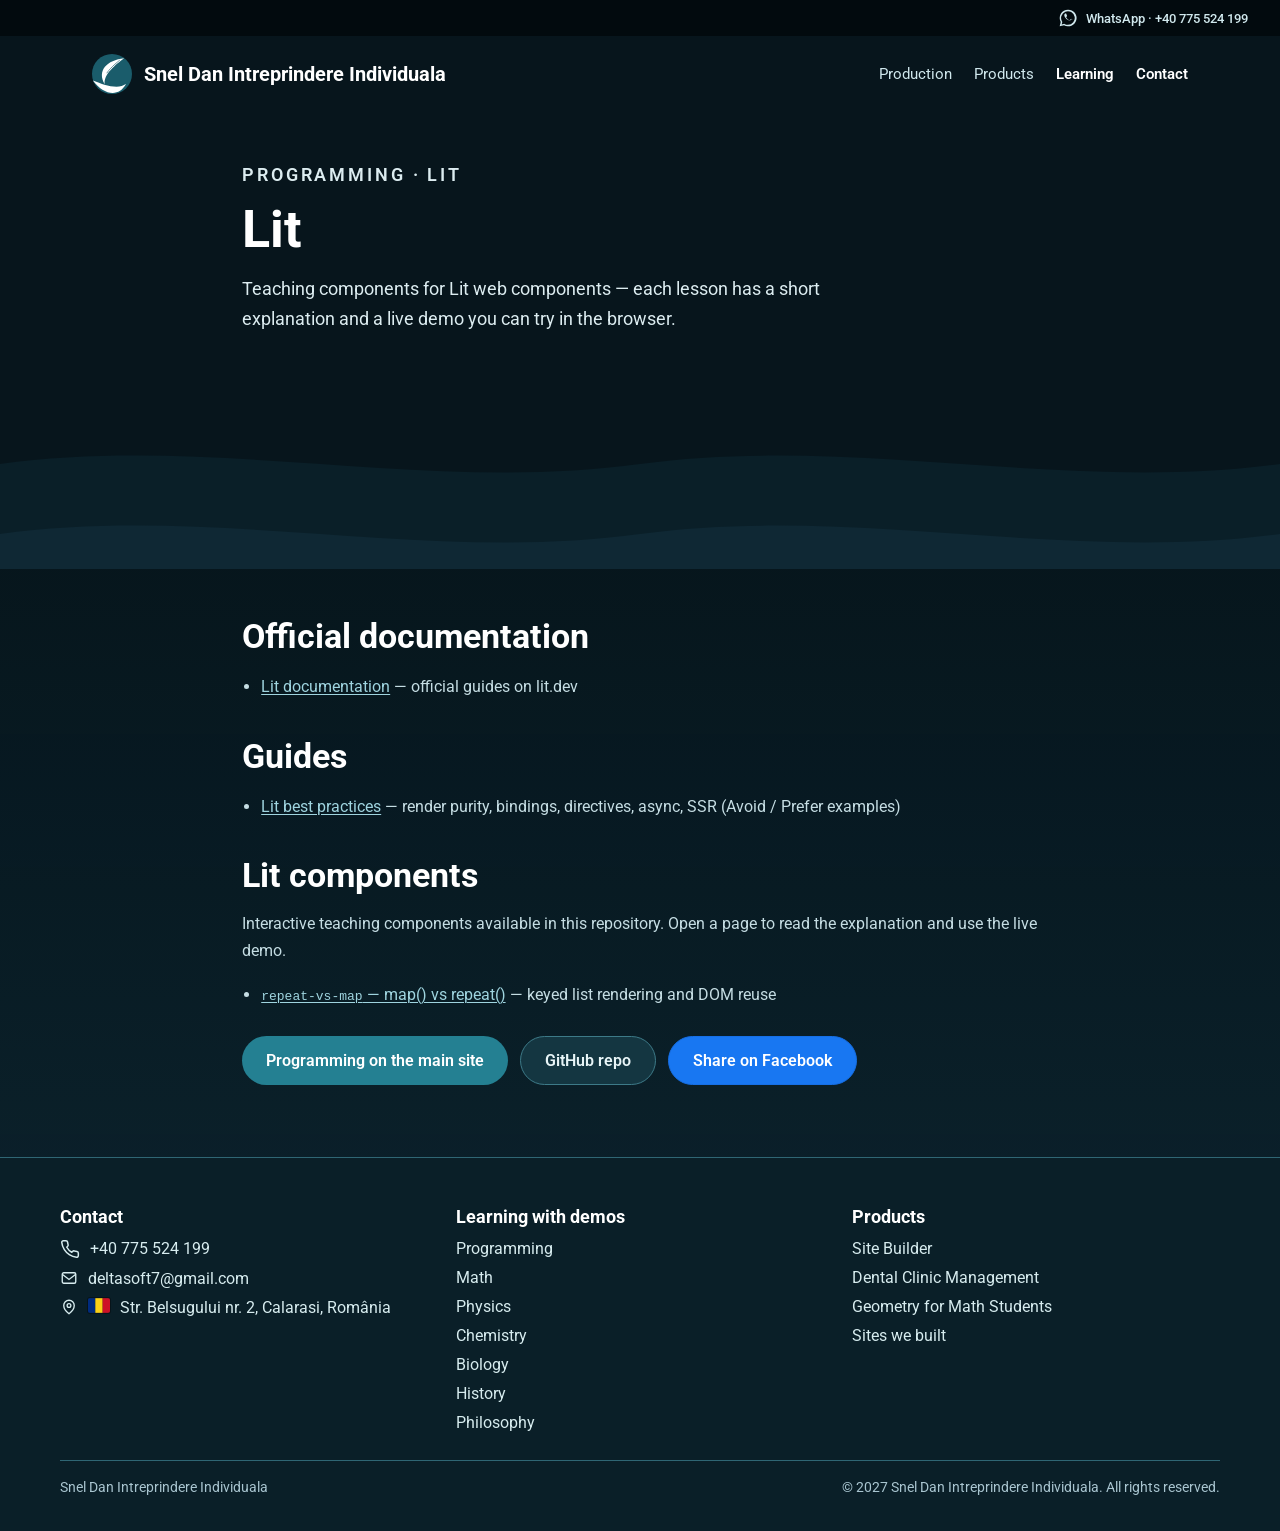
==== commit d88dd5a1: "aaa" ====
--- a/docs/index.html
+++ b/docs/index.html
@@ -202,6 +202,15 @@
           </li>
         </ul>
 
+        <h2 style="margin-top: 36px">Guides</h2>
+        <ul class="feature-list">
+          <li>
+            <a href="./best-practices.html">Lit best practices</a>
+            — render purity, bindings, directives, async, SSR (Avoid / Prefer
+            examples)
+          </li>
+        </ul>
+
         <h2 style="margin-top: 36px">Lit components</h2>
         <p>
           Interactive teaching components available in this repository. Open a
